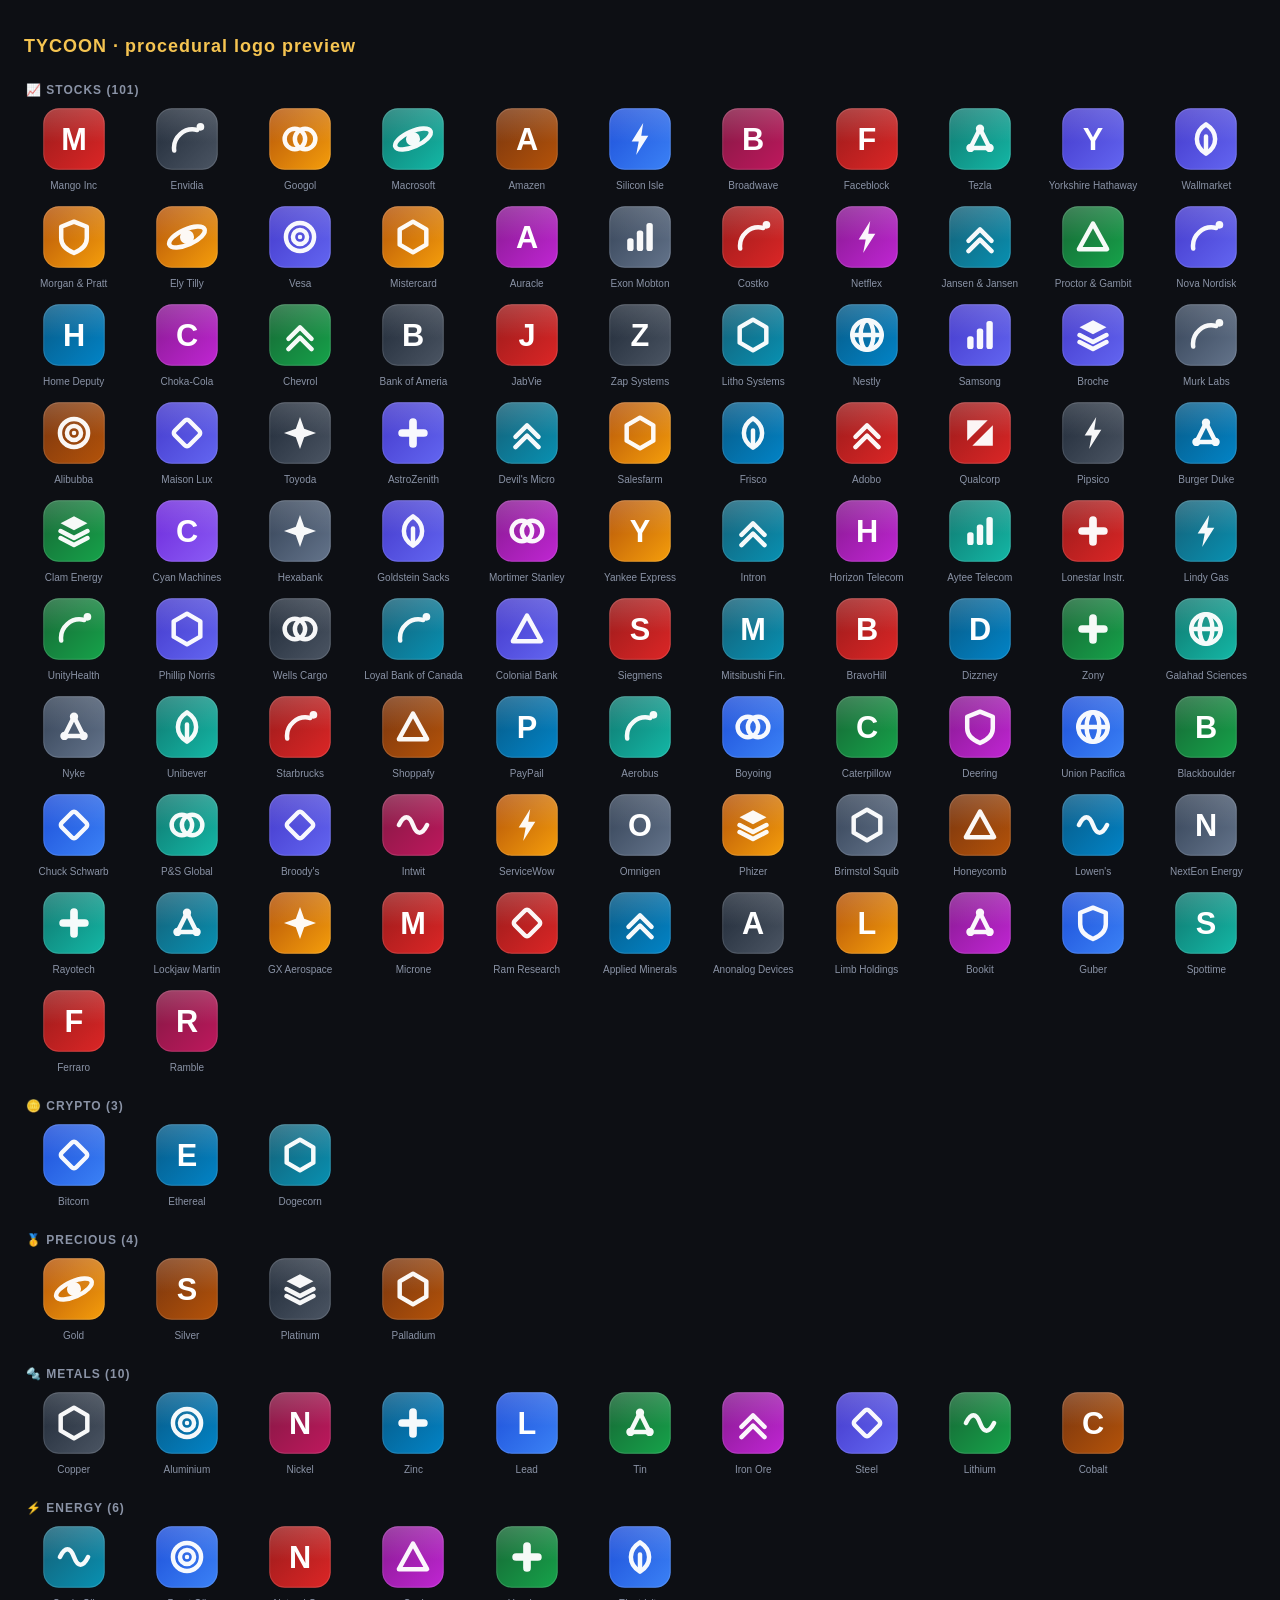
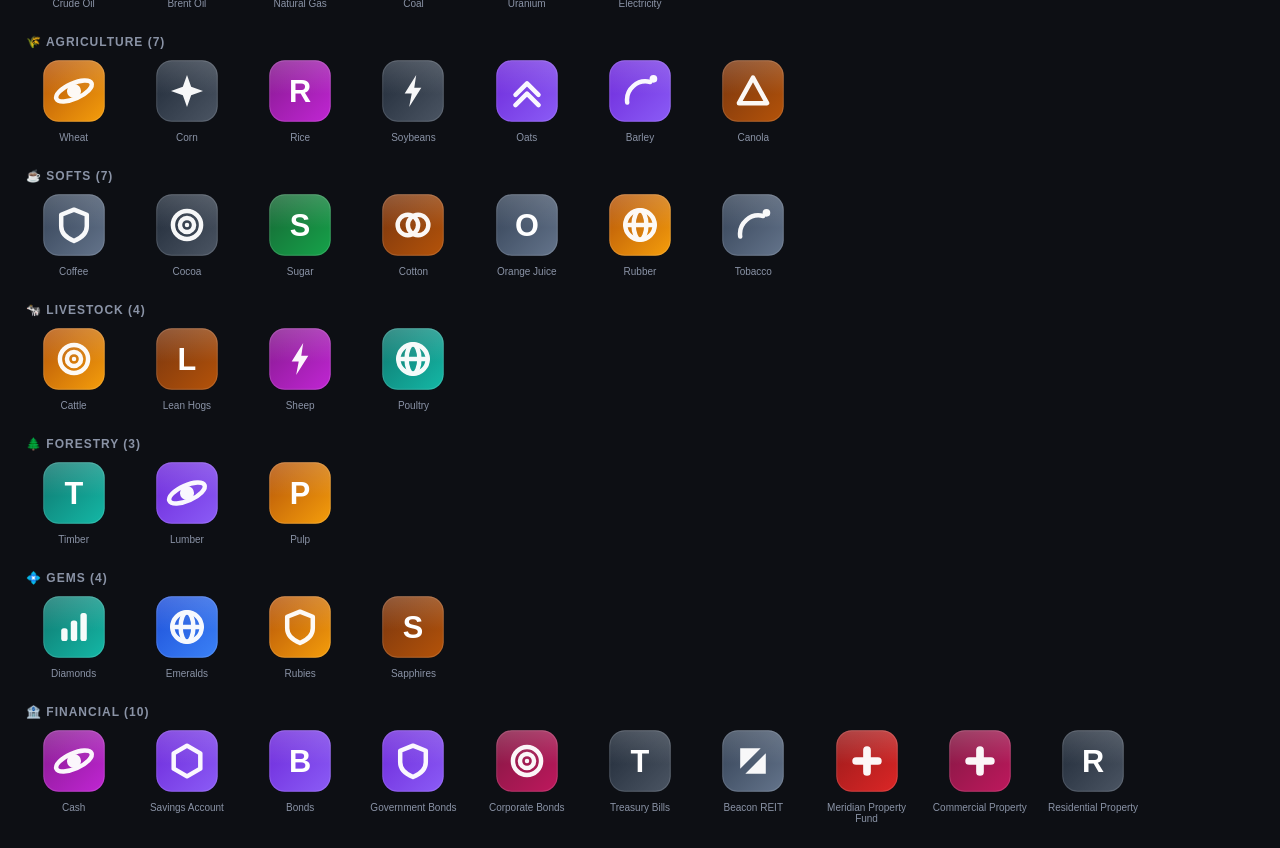
==== logo-preview.html @ 6e31c33f "Stock logo system: procedural SVG identities - js/logos.js: one Logos.tile() used everywhere a stock" ====
<!DOCTYPE html>
<html lang="en">
<head>
<meta charset="UTF-8">
<meta name="viewport" content="width=device-width, initial-scale=1.0">
<title>Tycoon — Logo Preview (dev)</title>
<!-- Dev-only page: renders every procedural logo so you can judge them at a
     glance and decide which to hand-swap via img/logos/<id>.png. Not part of
     the app shell / service-worker cache. -->
<style>
  body { background:#0d0f14; color:#eef1f6; font-family:-apple-system,'Segoe UI',Roboto,sans-serif;
         margin:0; padding:24px; }
  h1 { font-size:18px; color:#f5c451; letter-spacing:1px; }
  h2 { font-size:12px; text-transform:uppercase; letter-spacing:1px; color:#8a93a6; margin:26px 2px 10px; }
  .grid { display:grid; grid-template-columns:repeat(auto-fill,minmax(96px,1fr)); gap:14px; }
  .cell { text-align:center; }
  .cell .logo-tile { width:64px; height:64px; position:relative; display:inline-block; }
  .cell .logo-tile svg { width:100%; height:100%; display:block; }
  .cell .logo-tile img { position:absolute; inset:0; width:100%; height:100%; object-fit:cover; border-radius:24%; }
  .nm { font-size:10px; color:#8a93a6; margin-top:5px; word-break:break-word; }
</style>
</head>
<body>
<h1>TYCOON · procedural logo preview</h1>
<div id="root"></div>
<script src="js/data/markets.js"></script>
<script src="js/data/stocks.js"></script>
<script src="js/logos.js"></script>
<script>
  const root = document.getElementById('root');
  for (const g of MARKET_GROUPS) {
    const items = ASSET_DEFS.filter((d) => d.group === g.id);
    if (!items.length) continue;
    root.insertAdjacentHTML('beforeend', `<h2>${g.icon} ${g.label} (${items.length})</h2>
      <div class="grid">${items.map((d) =>
        `<div class="cell">${Logos.tile(d)}<div class="nm">${d.name}</div></div>`).join('')}</div>`);
  }
</script>
</body>
</html>
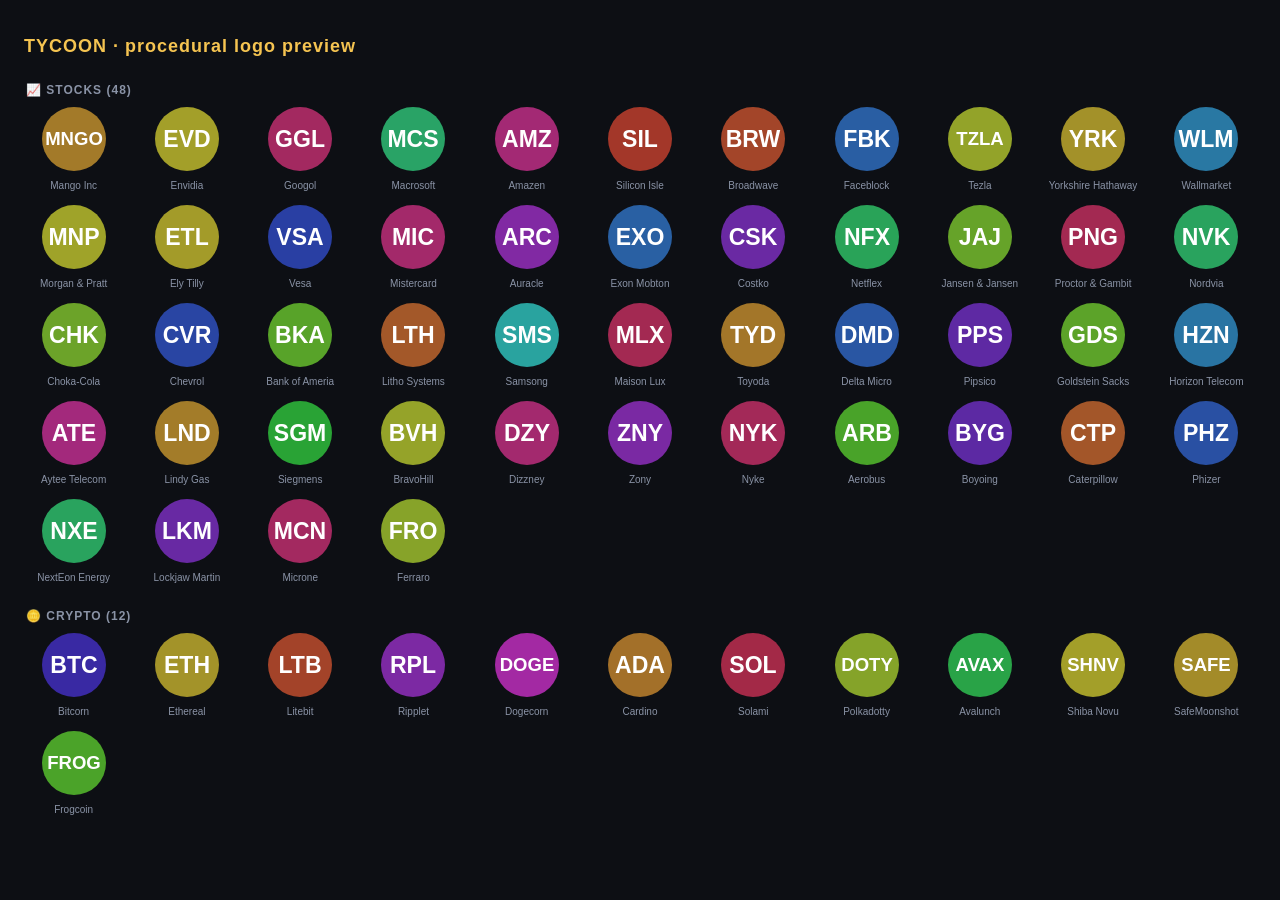
==== commit 5bfb1bd2: "Remove image logos: asset icons are now generated monogram circles Job 1 of the Invest icon change (" ====
--- a/logo-preview.html
+++ b/logo-preview.html
@@ -4,9 +4,8 @@
 <meta charset="UTF-8">
 <meta name="viewport" content="width=device-width, initial-scale=1.0">
 <title>Tycoon — Logo Preview (dev)</title>
-<!-- Dev-only page: renders every procedural logo so you can judge them at a
-     glance and decide which to hand-swap via img/logos/<id>.png. Not part of
-     the app shell / service-worker cache. -->
+<!-- Dev-only page: renders every asset's generated monogram icon so you can
+     judge them at a glance. Not part of the app shell / service-worker cache. -->
 <style>
   body { background:#0d0f14; color:#eef1f6; font-family:-apple-system,'Segoe UI',Roboto,sans-serif;
          margin:0; padding:24px; }
@@ -16,7 +15,6 @@
   .cell { text-align:center; }
   .cell .logo-tile { width:64px; height:64px; position:relative; display:inline-block; }
   .cell .logo-tile svg { width:100%; height:100%; display:block; }
-  .cell .logo-tile img { position:absolute; inset:0; width:100%; height:100%; object-fit:cover; border-radius:24%; }
   .nm { font-size:10px; color:#8a93a6; margin-top:5px; word-break:break-word; }
 </style>
 </head>
